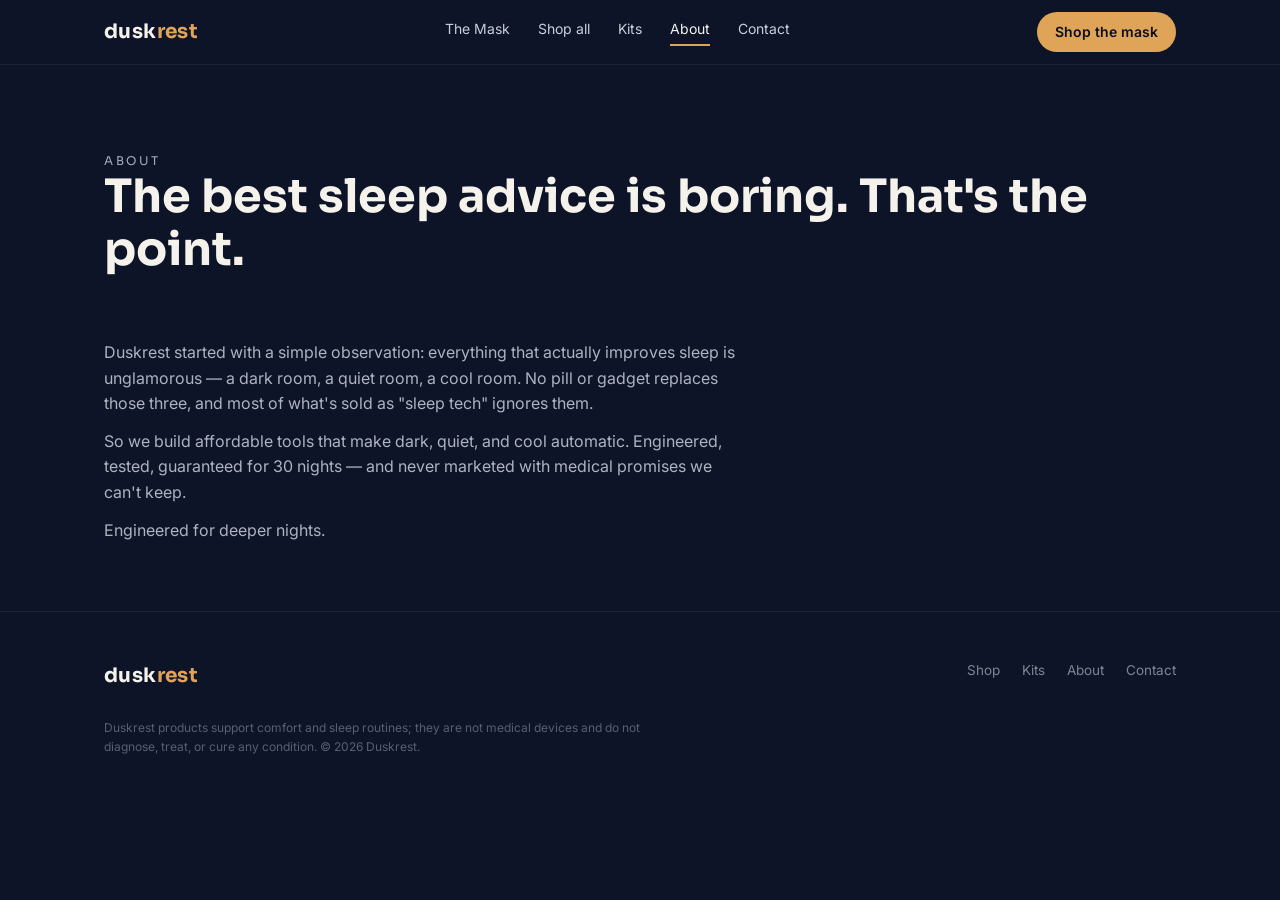
==== about.html @ 4d7ff0a2 "Add files via upload" ====
<!DOCTYPE html>
<html lang="en">
<head>
<meta charset="UTF-8">
<meta name="viewport" content="width=device-width, initial-scale=1.0">
<title>About — Duskrest</title>
<meta name="description" content="Why Duskrest exists: dark, quiet, cool — made automatic.">
<link rel="preconnect" href="https://fonts.googleapis.com">
<link href="https://fonts.googleapis.com/css2?family=Sora:wght@300;400;600;700&family=Inter:wght@400;500;600&display=swap" rel="stylesheet">
<link rel="stylesheet" href="styles.css">
</head>
<body>
<nav class="dimmable" aria-label="Main">
  <div class="wrap nav-in">
    <a class="logo" href="index.html">dusk<span>rest</span></a>
    <div class="nav-links">
      <a href="mask.html" >The Mask</a><a href="shop.html" >Shop all</a><a href="kits.html" >Kits</a><a href="about.html" aria-current="page">About</a><a href="contact.html" >Contact</a>
    </div>
    <a class="nav-cta" href="mask.html">Shop the mask</a>
  </div>
</nav>
<section class="page-head dimmable">
  <div class="wrap">
    <p class="eyebrow">About</p>
    <h1>The best sleep advice is boring. That's the point.</h1>
  </div>
</section>
<section class="info-block dimmable" style="border-top:0">
  <div class="wrap">
    <p>Duskrest started with a simple observation: everything that actually improves sleep is unglamorous — a dark room, a quiet room, a cool room. No pill or gadget replaces those three, and most of what's sold as "sleep tech" ignores them.</p>
    <p>So we build affordable tools that make dark, quiet, and cool automatic. Engineered, tested, guaranteed for 30 nights — and never marketed with medical promises we can't keep.</p>
    <p>Engineered for deeper nights.</p>
  </div>
</section>
<footer class="dimmable">
  <div class="wrap">
    <div class="foot-in">
      <div class="logo">dusk<span style="color:var(--amber)">rest</span></div>
      <div class="foot-links">
        <a href="shop.html">Shop</a><a href="kits.html">Kits</a><a href="about.html">About</a><a href="contact.html">Contact</a>
      </div>
    </div>
    <p class="compliance">Duskrest products support comfort and sleep routines; they are not medical devices and do not diagnose, treat, or cure any condition. © 2026 Duskrest.</p>
  </div>
</footer>
<script src="app.js"></script>
</body>
</html>
---- styles.css ----
:root{
  --navy:#0E1428; --navy-2:#141B33; --silver:#C9CFDB; --cream:#F5F2EC;
  --amber:#E0A458; --amber-dim:#B8813E; --ink:#0A0F1F; --true-black:#050710;
  --radius:14px; --max:1120px;
}
*{margin:0;padding:0;box-sizing:border-box}
html{scroll-behavior:smooth}
body{background:var(--navy);color:var(--silver);font-family:'Inter',sans-serif;font-size:16px;line-height:1.6;transition:background 1.2s ease}
body.lights-out{background:var(--true-black)}
body.lights-out .dimmable{opacity:.08;transition:opacity 1.2s ease}
.dimmable{transition:opacity 1.2s ease}
h1,h2,h3{font-family:'Sora',sans-serif;color:var(--cream);line-height:1.15}
a{color:inherit;text-decoration:none}
img{max-width:100%;display:block}
.wrap{max-width:var(--max);margin:0 auto;padding:0 24px}
.eyebrow{font-family:'Sora',sans-serif;font-size:12px;letter-spacing:.22em;text-transform:uppercase;color:var(--amber)}

/* nav */
nav{position:sticky;top:0;z-index:50;background:rgba(14,20,40,.85);backdrop-filter:blur(12px);border-bottom:1px solid rgba(201,207,219,.08)}
.nav-in{display:flex;align-items:center;justify-content:space-between;height:64px}
.logo{font-family:'Sora',sans-serif;font-weight:700;font-size:20px;color:var(--cream);letter-spacing:.02em}
.logo span{color:var(--amber)}
.nav-links{display:flex;gap:28px;font-size:14px;color:var(--silver)}
.nav-links a:hover{color:var(--cream)}
.nav-cta{background:var(--amber);color:var(--ink);font-weight:600;font-size:14px;padding:9px 18px;border-radius:999px}
.nav-cta:hover{background:var(--amber-dim)}

/* hero */
.hero{padding:96px 0 72px;position:relative;overflow:hidden}
.hero-in{display:grid;grid-template-columns:1.1fr .9fr;gap:56px;align-items:center}
.hero h1{font-size:clamp(38px,5.4vw,60px);font-weight:700}
.hero h1 em{font-style:normal;color:var(--amber)}
.hero p.lead{margin:22px 0 30px;font-size:18px;color:var(--silver);max-width:44ch}
.btn{display:inline-block;background:var(--amber);color:var(--ink);font-weight:600;padding:15px 30px;border-radius:999px;font-size:16px}
.btn:hover{background:var(--amber-dim)}
.btn-ghost{display:inline-block;margin-left:14px;padding:15px 22px;color:var(--cream);font-weight:500;font-size:15px;border-bottom:1px solid transparent}
.btn-ghost:hover{color:var(--amber)}
.guarantee-row{margin-top:34px;display:flex;gap:22px;font-size:13px;color:rgba(201,207,219,.75)}
.guarantee-row span::before{content:"— ";color:var(--amber)}

/* signature: lights-out switch */
.mask-stage{position:relative;display:flex;flex-direction:column;align-items:center;gap:26px;padding:40px 20px;border:1px solid rgba(201,207,219,.12);border-radius:24px;background:radial-gradient(ellipse at 50% 30%,#1B2440 0%,var(--navy-2) 70%)}
body.lights-out .mask-stage{border-color:rgba(224,164,88,.25);background:radial-gradient(ellipse at 50% 30%,#0B0E1C 0%,var(--true-black) 75%)}
.mask-art{width:min(320px,80%);filter:drop-shadow(0 24px 48px rgba(0,0,0,.5))}
.switch-row{display:flex;align-items:center;gap:14px;font-size:14px;color:var(--silver)}
.switch{position:relative;width:64px;height:32px;border-radius:999px;background:rgba(201,207,219,.2);border:1px solid rgba(201,207,219,.3);cursor:pointer;transition:background .4s}
.switch::after{content:"";position:absolute;top:3px;left:4px;width:24px;height:24px;border-radius:50%;background:var(--cream);transition:transform .4s}
.switch[aria-pressed="true"]{background:var(--amber)}
.switch[aria-pressed="true"]::after{transform:translateX(31px);background:var(--ink)}
.stage-caption{font-size:13px;color:rgba(201,207,219,.6);text-align:center;max-width:32ch}
body.lights-out .stage-caption,body.lights-out .switch-row{color:var(--amber)}

/* framework: light noise heat */
.framework{padding:88px 0;border-top:1px solid rgba(201,207,219,.08)}
.framework h2{font-size:clamp(26px,3.4vw,38px);max-width:24ch}
.fw-grid{margin-top:48px;display:grid;grid-template-columns:repeat(3,1fr);gap:28px}
.fw-card{padding:30px;border-radius:var(--radius);background:var(--navy-2);border:1px solid rgba(201,207,219,.08)}
.fw-card h3{font-size:20px;margin:14px 0 10px}
.fw-card p{font-size:14.5px;color:rgba(201,207,219,.8)}
.fw-icon{font-size:26px}

/* champion */
.champion{padding:88px 0;border-top:1px solid rgba(201,207,219,.08)}
.champ-in{display:grid;grid-template-columns:.9fr 1.1fr;gap:56px;align-items:center}
.champ-in h2{font-size:clamp(28px,3.6vw,42px);margin:10px 0 18px}
.champ-in .price{font-family:'Sora',sans-serif;font-size:26px;color:var(--cream);margin:6px 0 20px}
.champ-in .price s{color:rgba(201,207,219,.45);font-size:18px;margin-left:10px}
.champ-list{list-style:none;margin:0 0 28px}
.champ-list li{padding:9px 0;font-size:15.5px;border-bottom:1px solid rgba(201,207,219,.07)}
.champ-list li::before{content:"●";color:var(--amber);font-size:9px;margin-right:12px;vertical-align:2px}
.champ-img{border-radius:24px;overflow:hidden;background:var(--navy-2);border:1px solid rgba(201,207,219,.1)}

/* products */
.shop{padding:88px 0;border-top:1px solid rgba(201,207,219,.08)}
.shop-head{display:flex;align-items:end;justify-content:space-between;margin-bottom:40px}
.shop h2{font-size:clamp(26px,3.4vw,38px)}
.grid{display:grid;grid-template-columns:repeat(4,1fr);gap:22px}
.card{background:var(--navy-2);border:1px solid rgba(201,207,219,.08);border-radius:var(--radius);overflow:hidden;display:flex;flex-direction:column;transition:transform .25s,border-color .25s}
.card:hover{transform:translateY(-4px);border-color:rgba(224,164,88,.4)}
.card .ph{aspect-ratio:1/1;background:radial-gradient(ellipse at 50% 40%,#202A4D 0%,var(--navy-2) 80%);display:flex;align-items:center;justify-content:center;font-size:42px}
.card .body{padding:16px 18px 20px;display:flex;flex-direction:column;gap:6px;flex:1}
.card h3{font-size:15px;font-weight:600;color:var(--cream)}
.card .p{font-family:'Sora',sans-serif;color:var(--amber);font-weight:600}
.card .tag{font-size:11px;letter-spacing:.12em;text-transform:uppercase;color:rgba(201,207,219,.55)}
.card .buy{margin-top:auto;padding-top:12px}
.card .buy a{display:block;text-align:center;border:1px solid var(--amber);color:var(--amber);border-radius:999px;padding:9px 0;font-size:13.5px;font-weight:600}
.card .buy a:hover{background:var(--amber);color:var(--ink)}

/* bundles */
.bundles{padding:72px 0;border-top:1px solid rgba(201,207,219,.08)}
.bundle-grid{display:grid;grid-template-columns:repeat(3,1fr);gap:24px;margin-top:36px}
.bundle{padding:28px;border-radius:var(--radius);border:1px solid rgba(224,164,88,.35);background:linear-gradient(160deg,rgba(224,164,88,.08),transparent 55%)}
.bundle h3{font-size:19px;margin-bottom:8px}
.bundle .items{font-size:14px;color:rgba(201,207,219,.75);margin-bottom:14px}
.bundle .p{font-family:'Sora',sans-serif;font-size:22px;color:var(--amber)}

/* email */
.capture{padding:88px 0;border-top:1px solid rgba(201,207,219,.08);text-align:center}
.capture h2{font-size:clamp(24px,3vw,34px)}
.capture p{margin:14px auto 28px;max-width:48ch;color:rgba(201,207,219,.8)}
.cap-form{display:flex;gap:10px;justify-content:center;flex-wrap:wrap}
.cap-form input{background:var(--navy-2);border:1px solid rgba(201,207,219,.2);color:var(--cream);border-radius:999px;padding:14px 22px;font-size:15px;width:min(340px,80vw)}
.cap-form input:focus{outline:2px solid var(--amber);outline-offset:2px}
.cap-form button{background:var(--amber);border:0;color:var(--ink);font-weight:600;border-radius:999px;padding:14px 26px;font-size:15px;cursor:pointer}
.cap-note{margin-top:14px;font-size:12.5px;color:rgba(201,207,219,.5)}

/* footer */
footer{border-top:1px solid rgba(201,207,219,.08);padding:48px 0 40px;font-size:13.5px;color:rgba(201,207,219,.6)}
.foot-in{display:flex;justify-content:space-between;gap:32px;flex-wrap:wrap}
.foot-links{display:flex;gap:22px}
.compliance{margin-top:26px;font-size:12px;color:rgba(201,207,219,.4);max-width:72ch}

:focus-visible{outline:2px solid var(--amber);outline-offset:3px}
@media (prefers-reduced-motion:reduce){*{transition:none!important;animation:none!important}}
@media (max-width:900px){.hero-in,.champ-in{grid-template-columns:1fr}.grid{grid-template-columns:repeat(2,1fr)}.fw-grid,.bundle-grid{grid-template-columns:1fr}.nav-links{display:none}}
@media (max-width:520px){.grid{grid-template-columns:1fr}}

/* multi-page additions */
.page-head{padding:72px 0 8px}
.page-head h1{font-size:clamp(30px,4vw,46px)}
.page-head p{margin-top:14px;max-width:52ch;color:rgba(201,207,219,.8)}
.nav-links a[aria-current="page"]{color:var(--cream);border-bottom:2px solid var(--amber);padding-bottom:4px}
.info-block{padding:56px 0;border-top:1px solid rgba(201,207,219,.08)}
.info-block h2{font-size:22px;margin-bottom:12px}
.info-block p{max-width:64ch;color:rgba(201,207,219,.85);margin-bottom:12px}
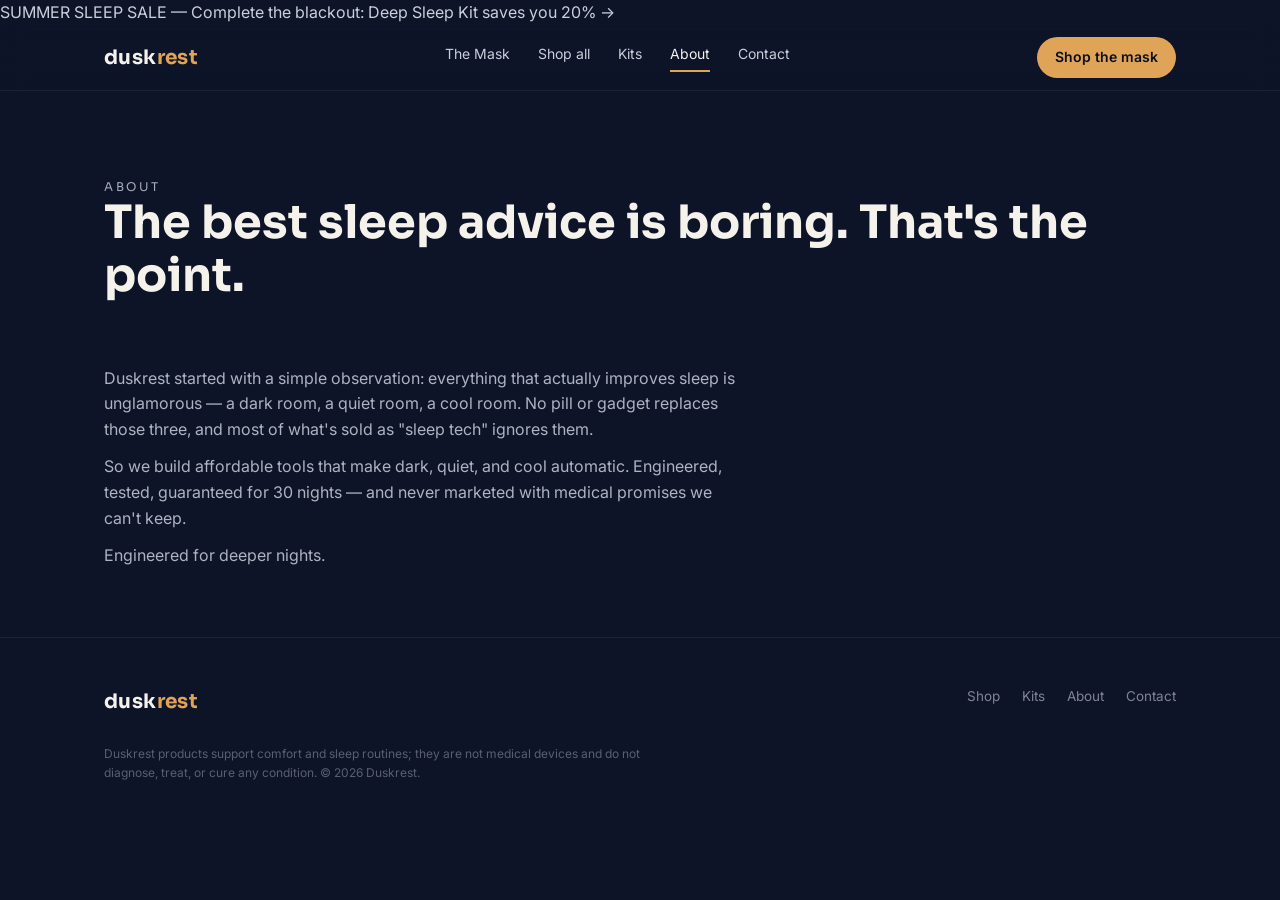
==== commit d3982f7e: "Add files via upload" ====
--- a/about.html
+++ b/about.html
@@ -10,6 +10,7 @@
 <link rel="stylesheet" href="styles.css">
 </head>
 <body>
+<div class="announce"><a href="kits.html">SUMMER SLEEP SALE — Complete the blackout: Deep Sleep Kit saves you 20% →</a></div>
 <nav class="dimmable" aria-label="Main">
   <div class="wrap nav-in">
     <a class="logo" href="index.html">dusk<span>rest</span></a>
--- a/styles.css
+++ b/styles.css
@@ -123,3 +123,19 @@
 .info-block{padding:56px 0;border-top:1px solid rgba(201,207,219,.08)}
 .info-block h2{font-size:22px;margin-bottom:12px}
 .info-block p{max-width:64ch;color:rgba(201,207,219,.85);margin-bottom:12px}
+
+/* PDP + gallery + clickable cards */
+.thumbs{display:flex;gap:10px;overflow-x:auto;padding:12px 2px;scrollbar-width:thin}
+.thumbs img{width:84px;height:84px;object-fit:cover;border-radius:10px;border:2px solid transparent;cursor:pointer;flex:0 0 auto;opacity:.75}
+.thumbs img:hover{opacity:1}
+.thumbs img.active{border-color:var(--amber);opacity:1}
+.champ-img img{width:100%;display:block;border-radius:24px}
+a.card{color:inherit}
+.card .buy-btn{display:block;text-align:center;border:1px solid var(--amber);color:var(--amber);border-radius:999px;padding:9px 0;font-size:13.5px;font-weight:600}
+.card:hover .buy-btn{background:var(--amber);color:var(--ink)}
+.card .ph img{width:100%;height:100%;object-fit:cover}
+.ph-emoji{font-size:42px}
+.pdp-ph{aspect-ratio:1/1;border-radius:24px;display:flex;align-items:center;justify-content:center;background:radial-gradient(ellipse at 50% 40%,#202A4D 0%,var(--navy-2) 80%)}
+.pdp-desc{margin:6px 0 18px;color:rgba(201,207,219,.85);max-width:52ch}
+.trust-bar{margin-top:26px;display:flex;gap:20px;font-size:13px;color:rgba(201,207,219,.7);flex-wrap:wrap}
+.trust-bar span::before{content:"— ";color:var(--amber)}
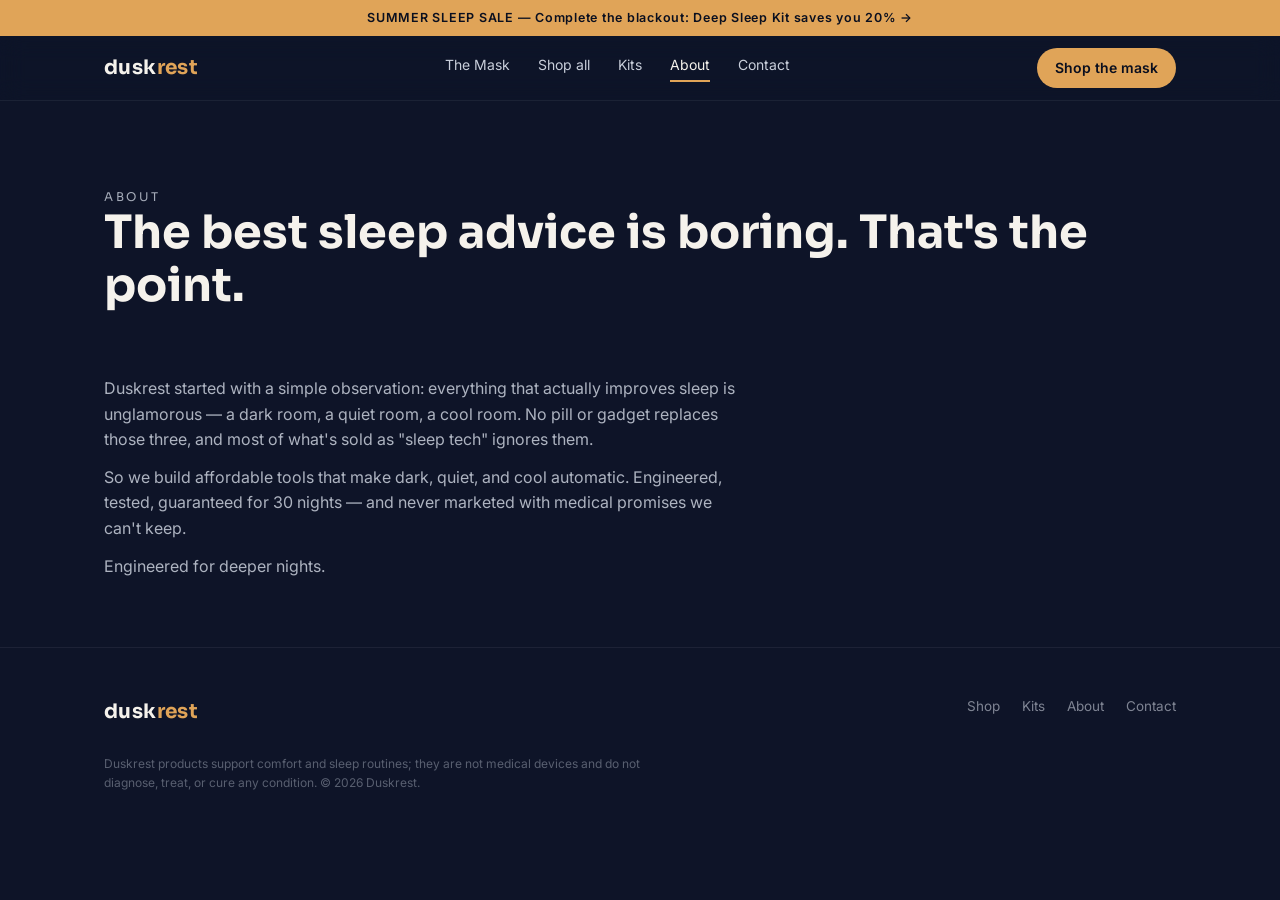
==== commit 37bbbcdb: "Add files via upload" ====
--- a/about.html
+++ b/about.html
@@ -8,6 +8,7 @@
 <link rel="preconnect" href="https://fonts.googleapis.com">
 <link href="https://fonts.googleapis.com/css2?family=Sora:wght@300;400;600;700&family=Inter:wght@400;500;600&display=swap" rel="stylesheet">
 <link rel="stylesheet" href="styles.css">
+<link rel="icon" type="image/png" href="favicon.png">
 </head>
 <body>
 <div class="announce"><a href="kits.html">SUMMER SLEEP SALE — Complete the blackout: Deep Sleep Kit saves you 20% →</a></div>
--- a/styles.css
+++ b/styles.css
@@ -139,3 +139,16 @@
 .pdp-desc{margin:6px 0 18px;color:rgba(201,207,219,.85);max-width:52ch}
 .trust-bar{margin-top:26px;display:flex;gap:20px;font-size:13px;color:rgba(201,207,219,.7);flex-wrap:wrap}
 .trust-bar span::before{content:"— ";color:var(--amber)}
+
+/* announce bar, qty, compare price, accordion */
+.announce{background:var(--amber);text-align:center;font-size:12.5px;font-weight:600;letter-spacing:.06em}
+.announce a{color:var(--ink);display:block;padding:8px 16px}
+.compare{color:rgba(201,207,219,.45);text-decoration:line-through;font-size:18px;margin-left:10px}
+.qty-row{display:flex;align-items:center;gap:14px;margin:4px 0 20px}
+.qty{display:flex;align-items:center;border:1px solid rgba(201,207,219,.25);border-radius:999px}
+.qty button{background:none;border:0;color:var(--cream);font-size:18px;width:38px;height:38px;cursor:pointer}
+.qty span{min-width:28px;text-align:center;font-weight:600;color:var(--cream)}
+.pdp-acc{margin-top:30px;border-top:1px solid rgba(201,207,219,.1)}
+.pdp-acc details{border-bottom:1px solid rgba(201,207,219,.1);padding:14px 0}
+.pdp-acc summary{cursor:pointer;font-family:'Sora',sans-serif;color:var(--cream);font-size:15px}
+.pdp-acc p{margin-top:10px;font-size:14.5px;color:rgba(201,207,219,.8);max-width:60ch}
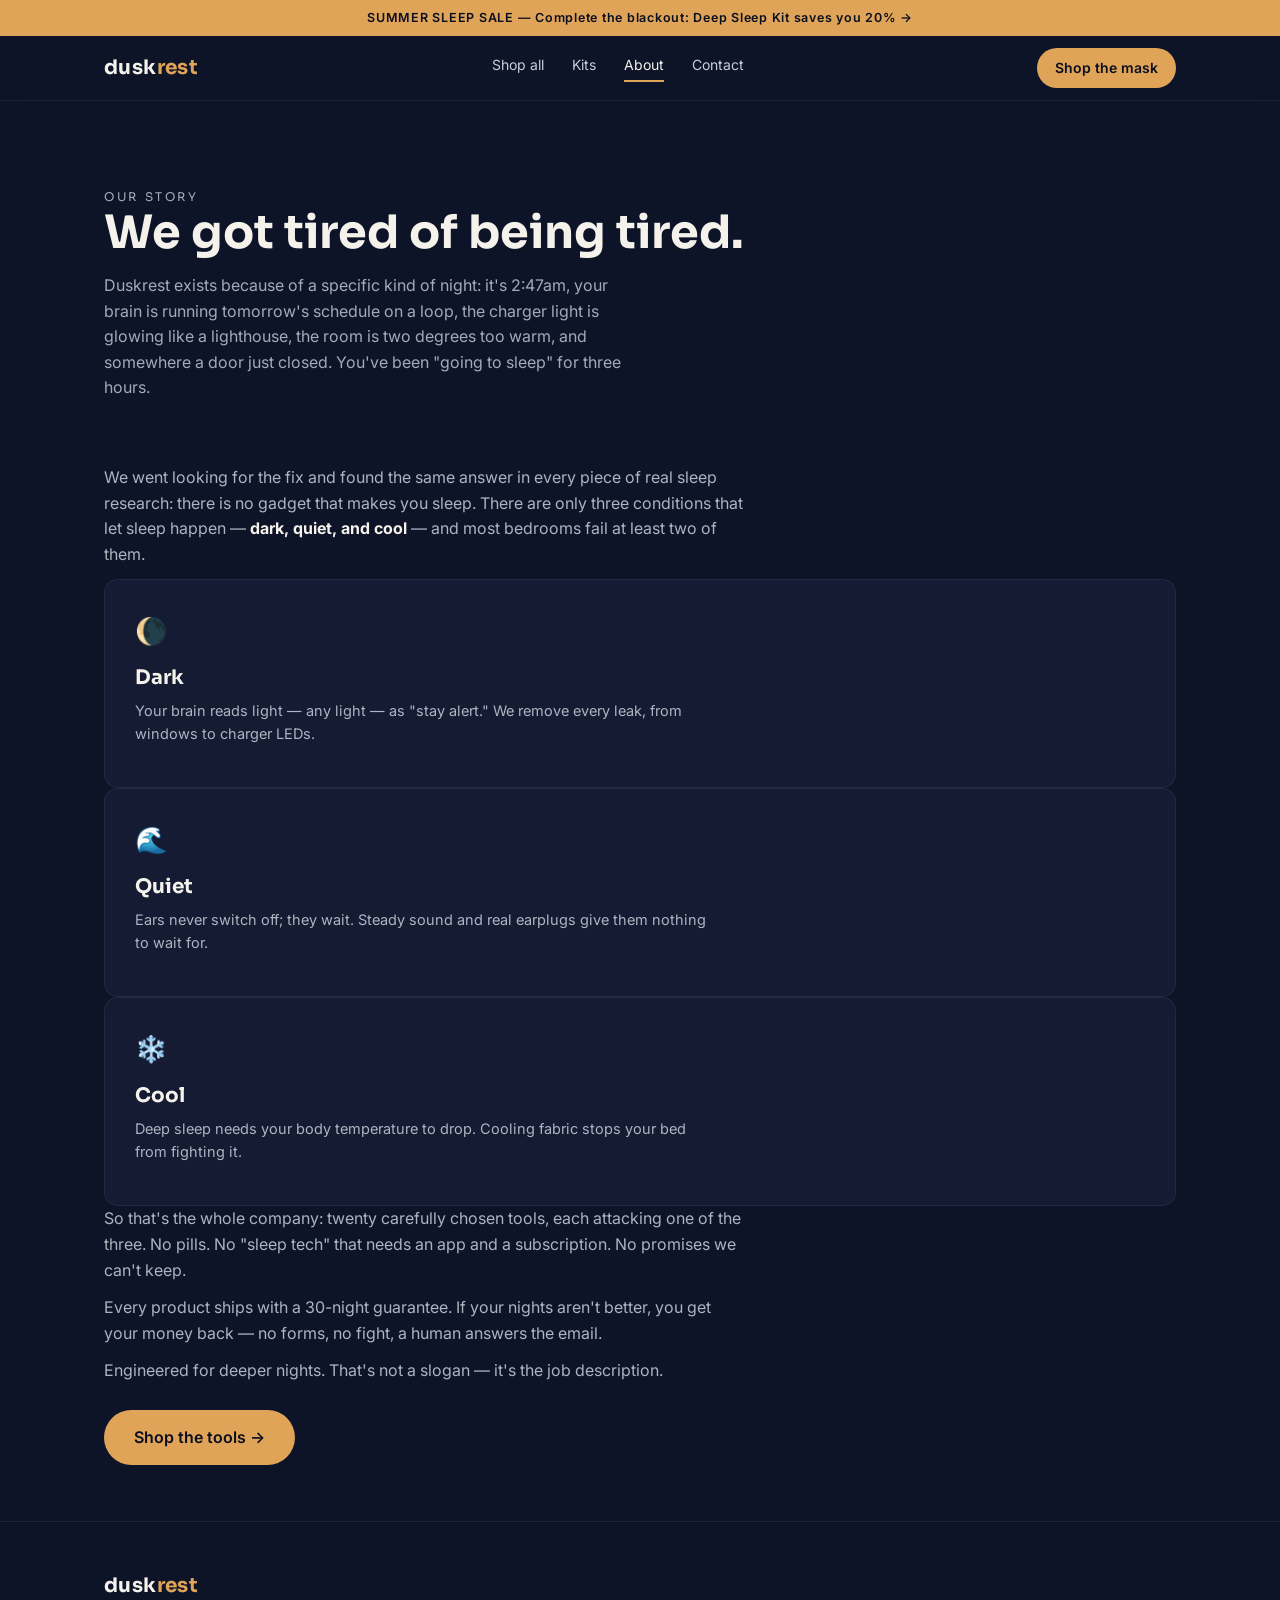
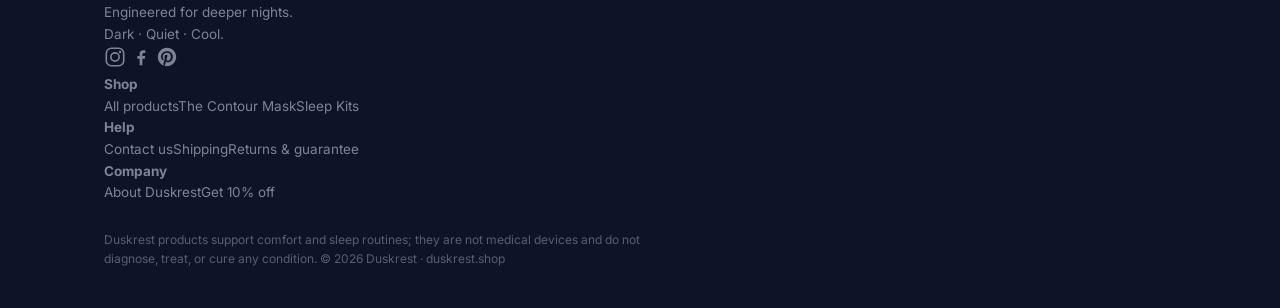
==== commit fa2675ad: "Add files via upload" ====
--- a/about.html
+++ b/about.html
@@ -16,33 +16,58 @@
   <div class="wrap nav-in">
     <a class="logo" href="index.html">dusk<span>rest</span></a>
     <div class="nav-links">
-      <a href="mask.html" >The Mask</a><a href="shop.html" >Shop all</a><a href="kits.html" >Kits</a><a href="about.html" aria-current="page">About</a><a href="contact.html" >Contact</a>
+      <a href="shop.html" >Shop all</a><a href="kits.html" >Kits</a><a href="about.html" aria-current="page">About</a><a href="contact.html" >Contact</a>
     </div>
     <a class="nav-cta" href="mask.html">Shop the mask</a>
   </div>
 </nav>
 <section class="page-head dimmable">
   <div class="wrap">
-    <p class="eyebrow">About</p>
-    <h1>The best sleep advice is boring. That's the point.</h1>
+    <p class="eyebrow">Our story</p>
+    <h1>We got tired of being tired.</h1>
+    <p>Duskrest exists because of a specific kind of night: it's 2:47am, your brain is running tomorrow's schedule on a loop, the charger light is glowing like a lighthouse, the room is two degrees too warm, and somewhere a door just closed. You've been "going to sleep" for three hours.</p>
   </div>
 </section>
 <section class="info-block dimmable" style="border-top:0">
   <div class="wrap">
-    <p>Duskrest started with a simple observation: everything that actually improves sleep is unglamorous — a dark room, a quiet room, a cool room. No pill or gadget replaces those three, and most of what's sold as "sleep tech" ignores them.</p>
-    <p>So we build affordable tools that make dark, quiet, and cool automatic. Engineered, tested, guaranteed for 30 nights — and never marketed with medical promises we can't keep.</p>
-    <p>Engineered for deeper nights.</p>
+    <p>We went looking for the fix and found the same answer in every piece of real sleep research: there is no gadget that makes you sleep. There are only three conditions that let sleep happen — <strong style="color:var(--cream)">dark, quiet, and cool</strong> — and most bedrooms fail at least two of them.</p>
+    <div class="about-grid">
+      <div class="fw-card"><div class="fw-icon">🌘</div><h3>Dark</h3><p>Your brain reads light — any light — as "stay alert." We remove every leak, from windows to charger LEDs.</p></div>
+      <div class="fw-card"><div class="fw-icon">🌊</div><h3>Quiet</h3><p>Ears never switch off; they wait. Steady sound and real earplugs give them nothing to wait for.</p></div>
+      <div class="fw-card"><div class="fw-icon">❄️</div><h3>Cool</h3><p>Deep sleep needs your body temperature to drop. Cooling fabric stops your bed from fighting it.</p></div>
+    </div>
+    <p>So that's the whole company: twenty carefully chosen tools, each attacking one of the three. No pills. No "sleep tech" that needs an app and a subscription. No promises we can't keep.</p>
+    <p class="promise">Every product ships with a 30-night guarantee. If your nights aren't better, you get your money back — no forms, no fight, a human answers the email.</p>
+    <p>Engineered for deeper nights. That's not a slogan — it's the job description.</p>
+    <a class="btn" href="shop.html" style="margin-top:14px">Shop the tools →</a>
   </div>
 </section>
 <footer class="dimmable">
   <div class="wrap">
-    <div class="foot-in">
-      <div class="logo">dusk<span style="color:var(--amber)">rest</span></div>
-      <div class="foot-links">
-        <a href="shop.html">Shop</a><a href="kits.html">Kits</a><a href="about.html">About</a><a href="contact.html">Contact</a>
+    <div class="foot-grid">
+      <div class="foot-brand">
+        <div class="logo">dusk<span style="color:var(--amber)">rest</span></div>
+        <p class="foot-tag">Engineered for deeper nights.<br>Dark · Quiet · Cool.</p>
+        <div class="socials">
+          <a href="https://www.instagram.com/getduskrest/" target="_blank" rel="noopener" aria-label="Duskrest on Instagram"><svg viewBox="0 0 24 24" width="22" height="22" fill="none" stroke="currentColor" stroke-width="1.8"><rect x="2.5" y="2.5" width="19" height="19" rx="5.5"/><circle cx="12" cy="12" r="4.5"/><circle cx="17.5" cy="6.5" r="1.3" fill="currentColor" stroke="none"/></svg></a>
+          <a href="https://www.facebook.com/profile.php?id=61590956003962" target="_blank" rel="noopener" aria-label="Duskrest on Facebook"><svg viewBox="0 0 24 24" width="22" height="22" fill="currentColor"><path d="M13.5 21v-7h2.6l.5-3h-3.1V9.1c0-.9.3-1.6 1.7-1.6h1.5V4.8c-.3 0-1.2-.1-2.3-.1-2.3 0-3.9 1.4-3.9 4v2.3H8v3h2.5v7h3z"/></svg></a>
+          <a href="https://www.pinterest.com/getduskrest/" target="_blank" rel="noopener" aria-label="Duskrest on Pinterest"><svg viewBox="0 0 24 24" width="22" height="22" fill="currentColor"><path d="M12 2C6.5 2 2 6.5 2 12c0 4.2 2.6 7.8 6.3 9.3-.1-.8-.2-2 .1-2.9l1.2-5s-.3-.6-.3-1.5c0-1.4.8-2.4 1.8-2.4.9 0 1.3.6 1.3 1.4 0 .9-.6 2.2-.9 3.4-.2 1 .5 1.8 1.5 1.8 1.8 0 3.2-1.9 3.2-4.7 0-2.4-1.8-4.1-4.3-4.1-2.9 0-4.6 2.2-4.6 4.5 0 .9.3 1.8.8 2.3.1.1.1.2.1.3l-.3 1.1c0 .2-.2.2-.4.1-1.3-.6-2-2.4-2-3.9 0-3.2 2.3-6.1 6.7-6.1 3.5 0 6.2 2.5 6.2 5.8 0 3.5-2.2 6.3-5.2 6.3-1 0-2-.5-2.3-1.1l-.6 2.4c-.2.9-.8 2-1.2 2.6.9.3 1.9.4 2.9.4 5.5 0 10-4.5 10-10S17.5 2 12 2z"/></svg></a>
+        </div>
+      </div>
+      <div>
+        <h4>Shop</h4>
+        <a href="shop.html">All products</a><a href="mask.html">The Contour Mask</a><a href="kits.html">Sleep Kits</a>
+      </div>
+      <div>
+        <h4>Help</h4>
+        <a href="contact.html">Contact us</a><a href="contact.html#shipping">Shipping</a><a href="contact.html#returns">Returns & guarantee</a>
+      </div>
+      <div>
+        <h4>Company</h4>
+        <a href="about.html">About Duskrest</a><a href="index.html#signup">Get 10% off</a>
       </div>
     </div>
-    <p class="compliance">Duskrest products support comfort and sleep routines; they are not medical devices and do not diagnose, treat, or cure any condition. © 2026 Duskrest.</p>
+    <p class="compliance">Duskrest products support comfort and sleep routines; they are not medical devices and do not diagnose, treat, or cure any condition. © 2026 Duskrest · duskrest.shop</p>
   </div>
 </footer>
 <script src="app.js"></script>
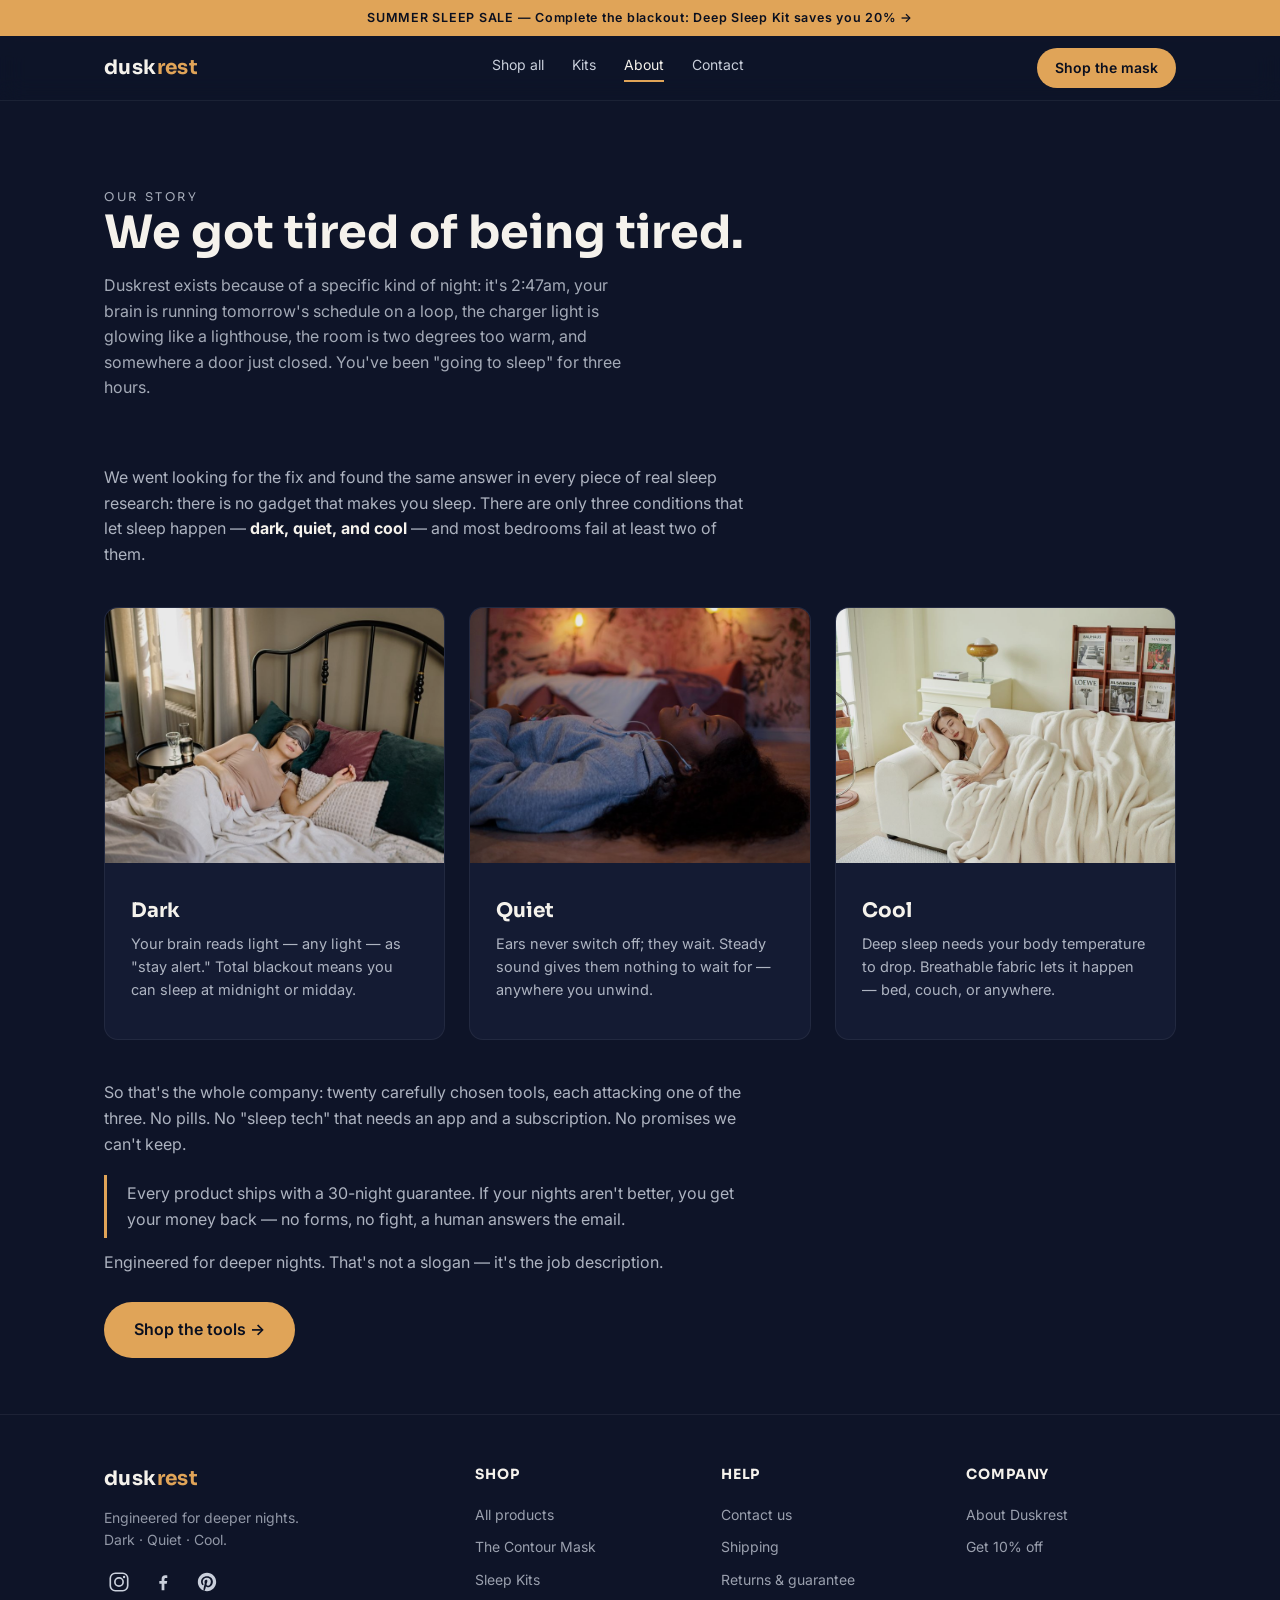
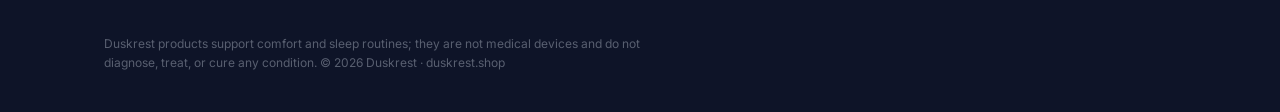
==== commit 90ba5b89: "Add files via upload" ====
--- a/about.html
+++ b/about.html
@@ -9,6 +9,7 @@
 <link href="https://fonts.googleapis.com/css2?family=Sora:wght@300;400;600;700&family=Inter:wght@400;500;600&display=swap" rel="stylesheet">
 <link rel="stylesheet" href="styles.css">
 <link rel="icon" type="image/png" href="favicon.png">
+<meta name="p:domain_verify" content="1225a9967f67f1d7731c1ccdda7eb4d2"/>
 </head>
 <body>
 <div class="announce"><a href="kits.html">SUMMER SLEEP SALE — Complete the blackout: Deep Sleep Kit saves you 20% →</a></div>
@@ -32,9 +33,9 @@
   <div class="wrap">
     <p>We went looking for the fix and found the same answer in every piece of real sleep research: there is no gadget that makes you sleep. There are only three conditions that let sleep happen — <strong style="color:var(--cream)">dark, quiet, and cool</strong> — and most bedrooms fail at least two of them.</p>
     <div class="about-grid">
-      <div class="fw-card"><div class="fw-icon">🌘</div><h3>Dark</h3><p>Your brain reads light — any light — as "stay alert." We remove every leak, from windows to charger LEDs.</p></div>
-      <div class="fw-card"><div class="fw-icon">🌊</div><h3>Quiet</h3><p>Ears never switch off; they wait. Steady sound and real earplugs give them nothing to wait for.</p></div>
-      <div class="fw-card"><div class="fw-icon">❄️</div><h3>Cool</h3><p>Deep sleep needs your body temperature to drop. Cooling fabric stops your bed from fighting it.</p></div>
+      <div class="fw-card photo"><img src="vibe-dark.jpg" alt="Woman napping in daylight wearing a sleep mask"><div class="fw-body"><h3>Dark</h3><p>Your brain reads light — any light — as "stay alert." Total blackout means you can sleep at midnight or midday.</p></div></div>
+      <div class="fw-card photo"><img src="vibe-quiet.jpg" alt="Woman resting with eyes closed listening to calm audio by candlelight"><div class="fw-body"><h3>Quiet</h3><p>Ears never switch off; they wait. Steady sound gives them nothing to wait for — anywhere you unwind.</p></div></div>
+      <div class="fw-card photo"><img src="vibe-cool.jpg" alt="Woman asleep on a couch under a soft breathable blanket"><div class="fw-body"><h3>Cool</h3><p>Deep sleep needs your body temperature to drop. Breathable fabric lets it happen — bed, couch, or anywhere.</p></div></div>
     </div>
     <p>So that's the whole company: twenty carefully chosen tools, each attacking one of the three. No pills. No "sleep tech" that needs an app and a subscription. No promises we can't keep.</p>
     <p class="promise">Every product ships with a 30-night guarantee. If your nights aren't better, you get your money back — no forms, no fight, a human answers the email.</p>
--- a/styles.css
+++ b/styles.css
@@ -152,3 +152,37 @@
 .pdp-acc details{border-bottom:1px solid rgba(201,207,219,.1);padding:14px 0}
 .pdp-acc summary{cursor:pointer;font-family:'Sora',sans-serif;color:var(--cream);font-size:15px}
 .pdp-acc p{margin-top:10px;font-size:14.5px;color:rgba(201,207,219,.8);max-width:60ch}
+
+/* rich footer */
+.foot-grid{display:grid;grid-template-columns:1.6fr 1fr 1fr 1fr;gap:36px;margin-bottom:30px}
+.foot-grid h4{font-family:'Sora',sans-serif;color:var(--cream);font-size:14px;margin-bottom:14px;letter-spacing:.06em;text-transform:uppercase}
+.foot-grid a{display:block;font-size:14px;color:rgba(201,207,219,.75);padding:5px 0}
+.foot-grid a:hover{color:var(--amber)}
+.foot-tag{margin:12px 0 16px;font-size:14px;color:rgba(201,207,219,.7);line-height:1.6}
+.socials{display:flex;gap:14px}
+.socials a{color:var(--silver);padding:4px}
+.socials a:hover{color:var(--amber)}
+@media (max-width:760px){.foot-grid{grid-template-columns:1fr 1fr}}
+
+/* kits */
+.kit-imgs{display:flex;gap:6px;margin-bottom:16px}
+.kit-imgs img{width:33.3%;aspect-ratio:1/1;object-fit:cover;border-radius:10px;background:#fff}
+.bundle .p s{color:rgba(201,207,219,.45);font-size:16px;margin-left:8px}
+.bundle .btn{margin-top:14px;display:inline-block;padding:12px 24px;font-size:14.5px}
+
+/* contact form */
+.contact-form{max-width:560px;display:flex;flex-direction:column;gap:14px;margin-top:8px}
+.contact-form input,.contact-form textarea{background:var(--navy-2);border:1px solid rgba(201,207,219,.2);color:var(--cream);border-radius:12px;padding:14px 16px;font-size:15px;font-family:'Inter',sans-serif}
+.contact-form textarea{min-height:140px;resize:vertical}
+.contact-form input:focus,.contact-form textarea:focus{outline:2px solid var(--amber);outline-offset:2px}
+.contact-form button{background:var(--amber);border:0;color:var(--ink);font-weight:600;border-radius:999px;padding:14px 28px;font-size:15px;cursor:pointer;align-self:flex-start}
+
+/* about */
+.about-grid{display:grid;grid-template-columns:repeat(3,1fr);gap:24px;margin:40px 0}
+.promise{border-left:3px solid var(--amber);padding:6px 0 6px 20px;margin:18px 0;font-size:16px;color:var(--cream)}
+@media (max-width:760px){.about-grid{grid-template-columns:1fr}}
+
+/* vibe photo cards */
+.fw-card.photo{padding:0;overflow:hidden}
+.fw-card.photo img{width:100%;aspect-ratio:4/3;object-fit:cover;display:block;filter:saturate(.9) brightness(.92)}
+.fw-card.photo .fw-body{padding:22px 26px 26px}
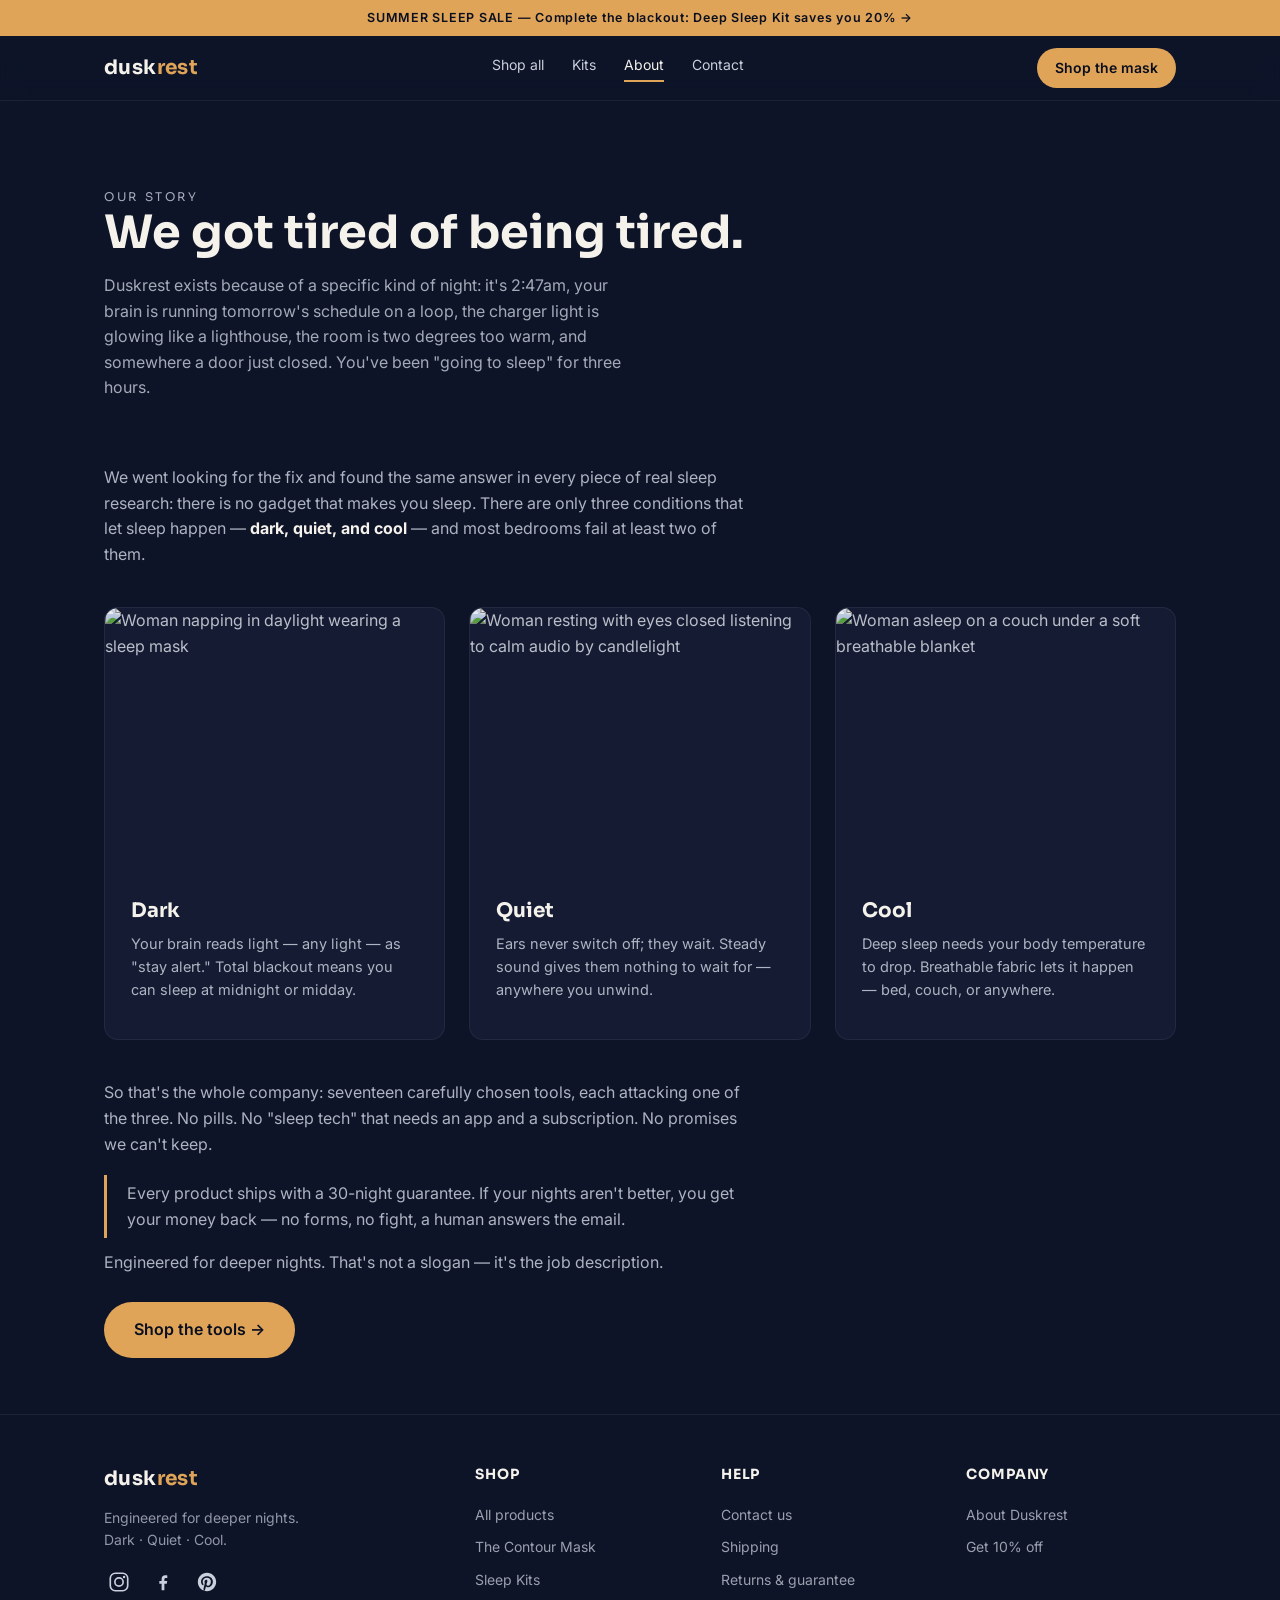
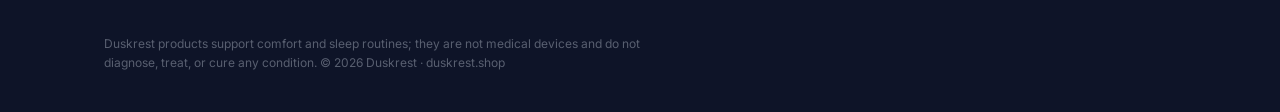
==== commit 464e9b3d: "Add files via upload" ====
--- a/about.html
+++ b/about.html
@@ -33,11 +33,11 @@
   <div class="wrap">
     <p>We went looking for the fix and found the same answer in every piece of real sleep research: there is no gadget that makes you sleep. There are only three conditions that let sleep happen — <strong style="color:var(--cream)">dark, quiet, and cool</strong> — and most bedrooms fail at least two of them.</p>
     <div class="about-grid">
-      <div class="fw-card photo"><img src="vibe-dark.jpg" alt="Woman napping in daylight wearing a sleep mask"><div class="fw-body"><h3>Dark</h3><p>Your brain reads light — any light — as "stay alert." Total blackout means you can sleep at midnight or midday.</p></div></div>
-      <div class="fw-card photo"><img src="vibe-quiet.jpg" alt="Woman resting with eyes closed listening to calm audio by candlelight"><div class="fw-body"><h3>Quiet</h3><p>Ears never switch off; they wait. Steady sound gives them nothing to wait for — anywhere you unwind.</p></div></div>
-      <div class="fw-card photo"><img src="vibe-cool.jpg" alt="Woman asleep on a couch under a soft breathable blanket"><div class="fw-body"><h3>Cool</h3><p>Deep sleep needs your body temperature to drop. Breathable fabric lets it happen — bed, couch, or anywhere.</p></div></div>
+      <div class="fw-card photo"><img src="img/vibe-dark.jpg" alt="Woman napping in daylight wearing a sleep mask"><div class="fw-body"><h3>Dark</h3><p>Your brain reads light — any light — as "stay alert." Total blackout means you can sleep at midnight or midday.</p></div></div>
+      <div class="fw-card photo"><img src="img/vibe-quiet.jpg" alt="Woman resting with eyes closed listening to calm audio by candlelight"><div class="fw-body"><h3>Quiet</h3><p>Ears never switch off; they wait. Steady sound gives them nothing to wait for — anywhere you unwind.</p></div></div>
+      <div class="fw-card photo"><img src="img/vibe-cool.jpg" alt="Woman asleep on a couch under a soft breathable blanket"><div class="fw-body"><h3>Cool</h3><p>Deep sleep needs your body temperature to drop. Breathable fabric lets it happen — bed, couch, or anywhere.</p></div></div>
     </div>
-    <p>So that's the whole company: twenty carefully chosen tools, each attacking one of the three. No pills. No "sleep tech" that needs an app and a subscription. No promises we can't keep.</p>
+    <p>So that's the whole company: seventeen carefully chosen tools, each attacking one of the three. No pills. No "sleep tech" that needs an app and a subscription. No promises we can't keep.</p>
     <p class="promise">Every product ships with a 30-night guarantee. If your nights aren't better, you get your money back — no forms, no fight, a human answers the email.</p>
     <p>Engineered for deeper nights. That's not a slogan — it's the job description.</p>
     <a class="btn" href="shop.html" style="margin-top:14px">Shop the tools →</a>
